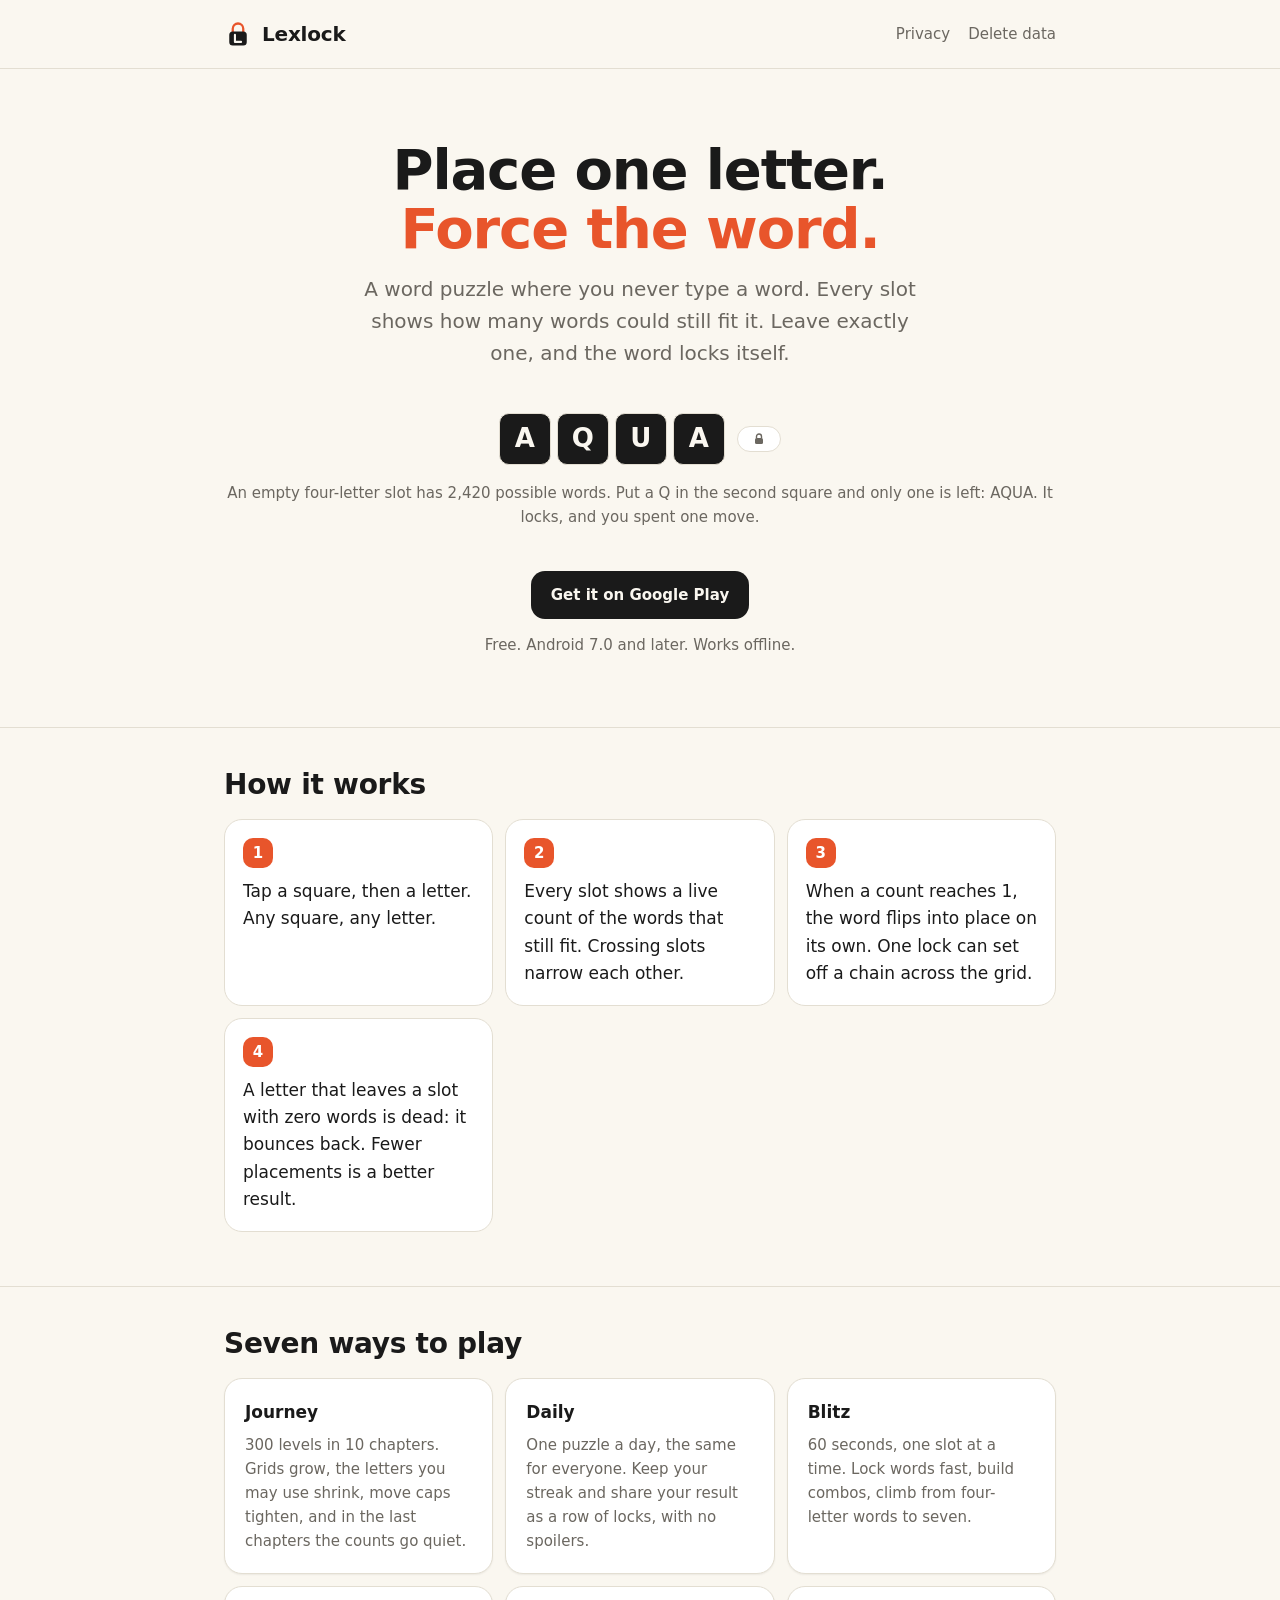
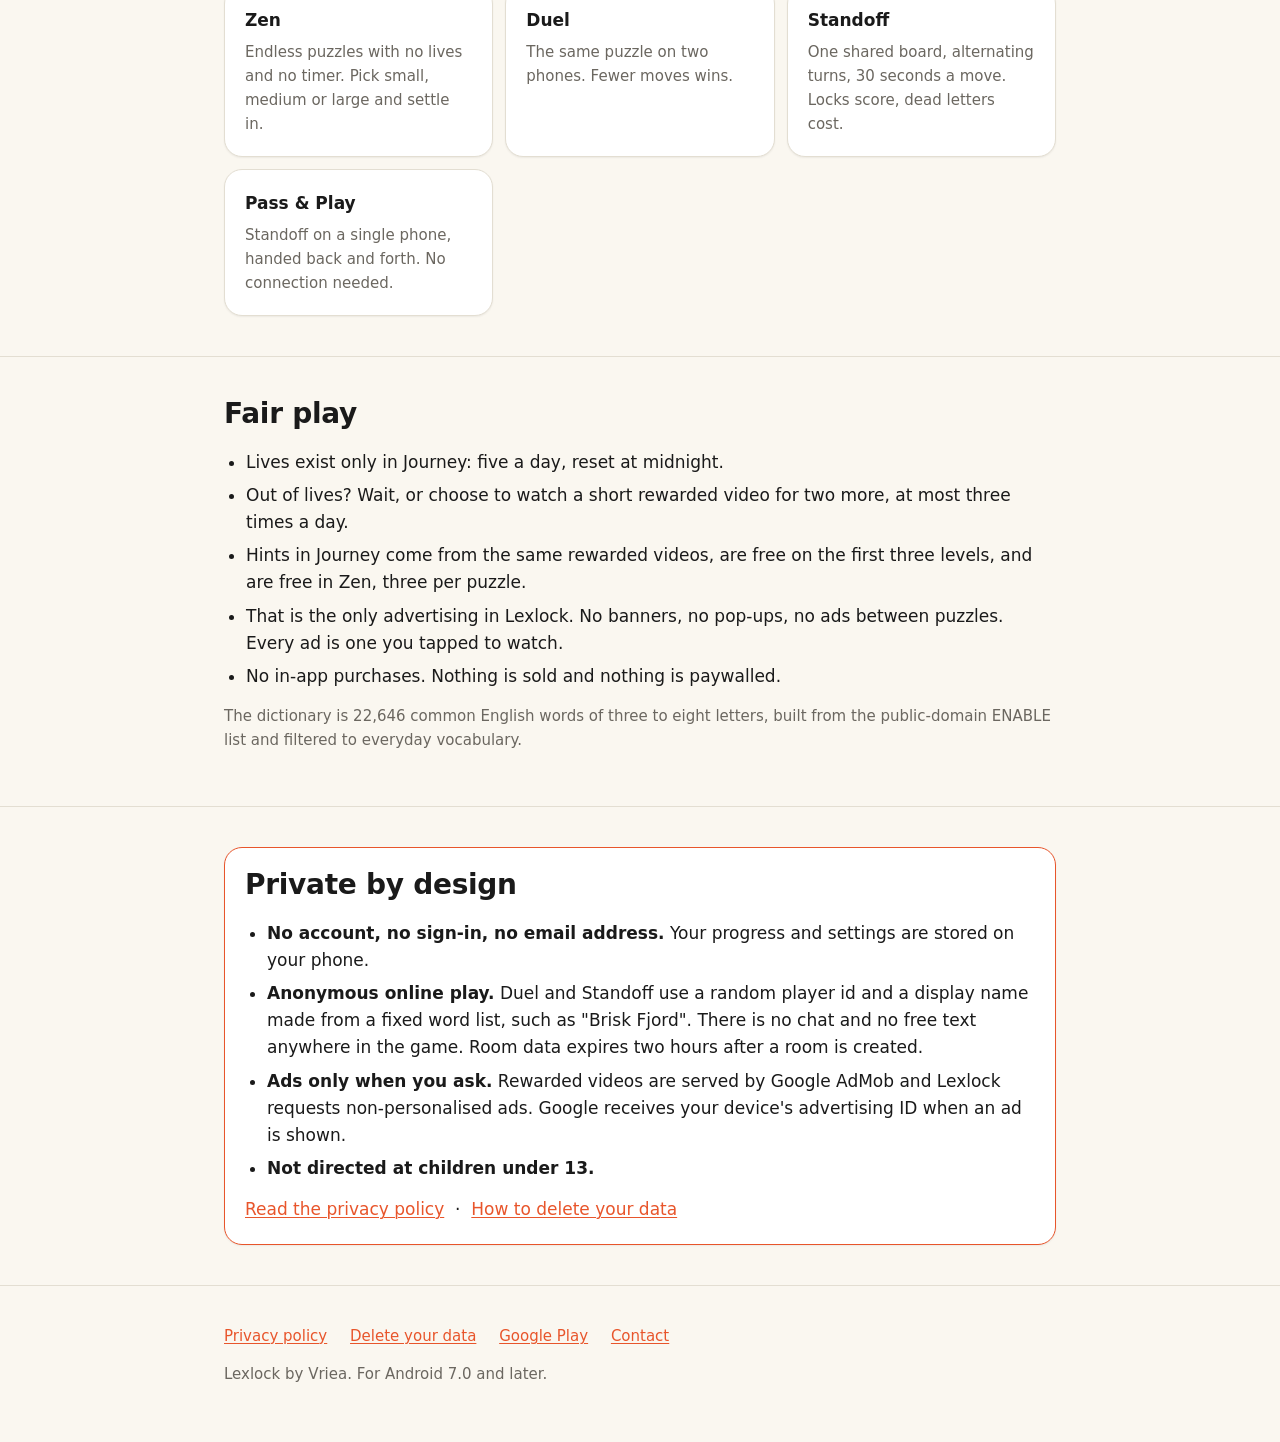
==== index.html @ 3b3118c1 "Lexlock site: privacy policy and data deletion" ====
<!DOCTYPE html>
<html lang="en">
<head>
<meta charset="utf-8">
<meta name="viewport" content="width=device-width, initial-scale=1">
<title>Lexlock - Place one letter. Force the word.</title>
<meta name="description" content="Lexlock is a word puzzle for Android where you never type a word. Place one letter; when only one word can still fit, it locks itself. 300 levels, a daily puzzle, Blitz, Zen and duels. Works offline.">
<meta name="theme-color" content="#FAF7F0" media="(prefers-color-scheme: light)">
<meta name="theme-color" content="#141414" media="(prefers-color-scheme: dark)">
<link rel="icon" href="data:image/svg+xml,%3Csvg xmlns='http://www.w3.org/2000/svg' viewBox='0 0 32 32'%3E%3Crect width='32' height='32' rx='7' fill='%23FAF7F0'/%3E%3Cpath d='M10 14v-4a6 6 0 0 1 12 0v4' fill='none' stroke='%23E8552B' stroke-width='2.6' stroke-linecap='round'/%3E%3Crect x='6' y='13' width='20' height='16' rx='4' fill='%231A1A1A'/%3E%3Cpath d='M12.5 17v8h7' fill='none' stroke='%23FAF7F0' stroke-width='2.4' stroke-linecap='round' stroke-linejoin='round'/%3E%3C/svg%3E">
<link rel="stylesheet" href="style.css">
</head>
<body>

<div class="top">
  <div class="wrap">
    <a class="brand" href="index.html">
      <svg viewBox="0 0 32 32" aria-hidden="true"><path d="M10 14v-4a6 6 0 0 1 12 0v4" fill="none" stroke="var(--accent)" stroke-width="2.6" stroke-linecap="round"/><rect x="6" y="13" width="20" height="16" rx="4" fill="var(--ink)"/><path d="M12.5 17v8h7" fill="none" stroke="var(--bg)" stroke-width="2.4" stroke-linecap="round" stroke-linejoin="round"/></svg>
      Lexlock
    </a>
    <nav><a href="privacy.html">Privacy</a><a href="delete-data.html">Delete data</a></nav>
  </div>
</div>

<header class="hero">
  <div class="wrap">
    <h1>Place one letter.<br><em>Force the word.</em></h1>
    <p class="lead">A word puzzle where you never type a word. Every slot shows how many words could still fit it. Leave exactly one, and the word locks itself.</p>

    <div class="demo" aria-label="Demo: an empty four-letter slot. Q is placed in the second square and AQUA locks.">
      <div class="tile"><span>A</span></div>
      <div class="tile q"><span>Q</span></div>
      <div class="tile"><span>U</span></div>
      <div class="tile"><span>A</span></div>
      <div class="pill" aria-hidden="true">
        <span class="a">2.4k</span>
        <span class="b">1</span>
        <span class="c"><svg viewBox="0 0 12 12"><path d="M3.5 5V3.5a2.5 2.5 0 0 1 5 0V5" fill="none" stroke="currentColor" stroke-width="1.4"/><rect x="2" y="5" width="8" height="6" rx="1.5" fill="currentColor"/></svg></span>
      </div>
    </div>
    <p class="note" style="margin-top:16px">An empty four-letter slot has 2,420 possible words. Put a Q in the second square and only one is left: AQUA. It locks, and you spent one move.</p>

    <a class="cta" href="https://play.google.com/store/apps/details?id=com.vriea.lexlock">Get it on Google Play</a>
    <p class="meta">Free. Android 7.0 and later. Works offline.</p>
  </div>
</header>

<main>
<section>
  <div class="wrap">
    <h2>How it works</h2>
    <ol class="steps">
      <li>Tap a square, then a letter. Any square, any letter.</li>
      <li>Every slot shows a live count of the words that still fit. Crossing slots narrow each other.</li>
      <li>When a count reaches 1, the word flips into place on its own. One lock can set off a chain across the grid.</li>
      <li>A letter that leaves a slot with zero words is dead: it bounces back. Fewer placements is a better result.</li>
    </ol>
  </div>
</section>

<section>
  <div class="wrap">
    <h2>Seven ways to play</h2>
    <div class="grid">
      <div class="card"><h3>Journey</h3><p>300 levels in 10 chapters. Grids grow, the letters you may use shrink, move caps tighten, and in the last chapters the counts go quiet.</p></div>
      <div class="card"><h3>Daily</h3><p>One puzzle a day, the same for everyone. Keep your streak and share your result as a row of locks, with no spoilers.</p></div>
      <div class="card"><h3>Blitz</h3><p>60 seconds, one slot at a time. Lock words fast, build combos, climb from four-letter words to seven.</p></div>
      <div class="card"><h3>Zen</h3><p>Endless puzzles with no lives and no timer. Pick small, medium or large and settle in.</p></div>
      <div class="card"><h3>Duel</h3><p>The same puzzle on two phones. Fewer moves wins.</p></div>
      <div class="card"><h3>Standoff</h3><p>One shared board, alternating turns, 30 seconds a move. Locks score, dead letters cost.</p></div>
      <div class="card"><h3>Pass &amp; Play</h3><p>Standoff on a single phone, handed back and forth. No connection needed.</p></div>
    </div>
  </div>
</section>

<section>
  <div class="wrap">
    <h2>Fair play</h2>
    <ul>
      <li>Lives exist only in Journey: five a day, reset at midnight.</li>
      <li>Out of lives? Wait, or choose to watch a short rewarded video for two more, at most three times a day.</li>
      <li>Hints in Journey come from the same rewarded videos, are free on the first three levels, and are free in Zen, three per puzzle.</li>
      <li>That is the only advertising in Lexlock. No banners, no pop-ups, no ads between puzzles. Every ad is one you tapped to watch.</li>
      <li>No in-app purchases. Nothing is sold and nothing is paywalled.</li>
    </ul>
    <p class="note">The dictionary is 22,646 common English words of three to eight letters, built from the public-domain ENABLE list and filtered to everyday vocabulary.</p>
  </div>
</section>

<section>
  <div class="wrap">
    <div class="card accent">
      <h2>Private by design</h2>
      <ul>
        <li><b>No account, no sign-in, no email address.</b> Your progress and settings are stored on your phone.</li>
        <li><b>Anonymous online play.</b> Duel and Standoff use a random player id and a display name made from a fixed word list, such as "Brisk Fjord". There is no chat and no free text anywhere in the game. Room data expires two hours after a room is created.</li>
        <li><b>Ads only when you ask.</b> Rewarded videos are served by Google AdMob and Lexlock requests non-personalised ads. Google receives your device's advertising ID when an ad is shown.</li>
        <li><b>Not directed at children under 13.</b></li>
      </ul>
      <p style="margin:0"><a href="privacy.html">Read the privacy policy</a> &nbsp;&middot;&nbsp; <a href="delete-data.html">How to delete your data</a></p>
    </div>
  </div>
</section>
</main>

<footer>
  <div class="wrap">
    <nav>
      <a href="privacy.html">Privacy policy</a>
      <a href="delete-data.html">Delete your data</a>
      <a href="https://play.google.com/store/apps/details?id=com.vriea.lexlock">Google Play</a>
      <a href="mailto:shumonaihaider@gmail.com">Contact</a>
    </nav>
    <div>Lexlock by Vriea. For Android 7.0 and later.</div>
  </div>
</footer>

</body>
</html>
---- style.css ----
/* Lexlock site. Paper, ink, one ember accent. No network fonts: Manrope when installed, system otherwise. */
:root {
  --bg: #FAF7F0;
  --surface: #FFFFFF;
  --ink: #1A1A1A;
  --ink-2: #6B6760;
  --line: #E3DED2;
  --accent: #E8552B;
  --accent-ink: #FFFFFF;
  --lock: #1A1A1A;
  --lock-ink: #FAF7F0;
  color-scheme: light dark;
}
@media (prefers-color-scheme: dark) {
  :root {
    --bg: #141414;
    --surface: #1E1E1E;
    --ink: #F2EEE6;
    --ink-2: #A39E95;
    --line: #2C2C2C;
    --accent: #FF6B3D;
    --accent-ink: #141414;
    --lock: #F2EEE6;
    --lock-ink: #141414;
  }
}

* { box-sizing: border-box; }
html { -webkit-text-size-adjust: 100%; scroll-behavior: smooth; }
body {
  margin: 0;
  background: var(--bg);
  color: var(--ink);
  font: 17px/1.6 Manrope, "Manrope Variable", "Segoe UI", system-ui, -apple-system, Roboto, "Helvetica Neue", Arial, sans-serif;
  font-variant-numeric: tabular-nums;
}
a { color: var(--accent); text-decoration-thickness: 1px; text-underline-offset: 2px; overflow-wrap: anywhere; }
a:hover { text-decoration-thickness: 2px; }
.wrap { max-width: 880px; margin: 0 auto; padding: 0 24px; }
.narrow { max-width: 720px; }

.top { padding: 18px 0; border-bottom: 1px solid var(--line); }
.top .wrap { display: flex; align-items: center; justify-content: space-between; gap: 16px; }
.brand { display: inline-flex; align-items: center; gap: 10px; color: var(--ink); text-decoration: none; font-weight: 700; font-size: 20px; letter-spacing: -0.01em; }
.brand svg { width: 28px; height: 28px; }
.top nav a { color: var(--ink-2); text-decoration: none; margin-left: 18px; font-size: 15px; }
.top nav a:hover { color: var(--ink); }

.hero { padding: 72px 0 56px; text-align: center; }
h1 { font-size: clamp(36px, 7vw, 56px); line-height: 1.05; margin: 0 0 14px; font-weight: 700; letter-spacing: -0.02em; }
h1 em { font-style: normal; color: var(--accent); }
.lead { font-size: clamp(17px, 2.4vw, 20px); color: var(--ink-2); max-width: 560px; margin: 0 auto; }
.cta {
  display: inline-flex; align-items: center; gap: 8px; margin-top: 28px; padding: 12px 20px;
  background: var(--ink); color: var(--bg); border-radius: 14px; text-decoration: none; font-weight: 600; font-size: 15px;
  transition: transform 180ms ease;
}
.cta:hover { transform: translateY(-1px); }
.cta:active { transform: scale(0.98); }
.meta { color: var(--ink-2); font-size: 15px; margin-top: 14px; }

section { padding: 40px 0; border-top: 1px solid var(--line); }
h2 { font-size: 28px; line-height: 1.2; margin: 0 0 18px; font-weight: 700; letter-spacing: -0.01em; }
h3 { font-size: 17px; margin: 0 0 6px; font-weight: 700; }
p { margin: 0 0 14px; }
ul, ol { margin: 0 0 14px; padding-left: 22px; }
li { margin: 6px 0; }
.note { color: var(--ink-2); font-size: 15px; }

.grid { display: grid; gap: 12px; grid-template-columns: repeat(auto-fit, minmax(240px, 1fr)); }
.card { background: var(--surface); border: 1px solid var(--line); border-radius: 18px; padding: 20px; box-shadow: 0 1px 2px rgba(0, 0, 0, 0.06); }
.card p { margin: 0; color: var(--ink-2); font-size: 15px; }
.card.accent { border-color: var(--accent); }
.card.accent p { color: var(--ink); font-size: 17px; }
.card.accent li b { color: var(--ink); }
.steps { counter-reset: s; list-style: none; padding: 0; display: grid; gap: 12px; grid-template-columns: repeat(auto-fit, minmax(200px, 1fr)); }
.steps li { counter-increment: s; background: var(--surface); border: 1px solid var(--line); border-radius: 18px; padding: 18px; margin: 0; }
.steps li::before {
  content: counter(s); display: flex; align-items: center; justify-content: center;
  width: 30px; height: 30px; border-radius: 10px; background: var(--accent); color: var(--accent-ink);
  font-weight: 700; font-size: 15px; margin-bottom: 10px;
}

/* Demo: an empty 4-letter slot, Q lands in the second square, AQUA locks. Static end state when motion is reduced. */
.demo { display: flex; justify-content: center; align-items: center; gap: 6px; margin: 44px auto 0; perspective: 600px; }
.tile {
  width: 52px; height: 52px; border-radius: 10px; border: 1px solid var(--line);
  background: var(--lock); color: var(--lock-ink);
  display: flex; align-items: center; justify-content: center;
  font-weight: 600; font-size: 26px; text-transform: uppercase; letter-spacing: 0.02em;
  animation: tile-lock 6s ease-in-out infinite;
}
.tile:nth-child(2) { animation-delay: 45ms; }
.tile:nth-child(3) { animation-delay: 90ms; }
.tile:nth-child(4) { animation-delay: 135ms; }
.tile span { display: block; animation: letter-locked 6s ease-in-out infinite; }
.tile.q span { animation-name: letter-q; }
.pill {
  position: relative; margin-left: 6px; min-width: 44px; height: 26px; padding: 0 10px; border-radius: 13px;
  background: var(--surface); border: 1px solid var(--line); color: var(--ink-2);
  font-size: 13px; font-weight: 600; display: inline-flex; align-items: center; justify-content: center;
}
.pill span { position: absolute; inset: 0; display: flex; align-items: center; justify-content: center; opacity: 0; }
.pill .a { animation: pill-a 6s ease-in-out infinite; }
.pill .b { animation: pill-b 6s ease-in-out infinite; }
.pill .c { opacity: 1; animation: pill-c 6s ease-in-out infinite; }
.pill svg { width: 12px; height: 12px; }

@keyframes tile-lock {
  0%, 29%   { background: var(--surface); color: var(--ink); transform: rotateX(0); }
  32%       { background: var(--surface); color: var(--ink); transform: rotateX(90deg); }
  35%, 90%  { background: var(--lock); color: var(--lock-ink); transform: rotateX(0); }
  95%, 100% { background: var(--surface); color: var(--ink); transform: rotateX(0); }
}
@keyframes letter-locked {
  0%, 33%   { opacity: 0; }
  36%, 90%  { opacity: 1; }
  95%, 100% { opacity: 0; }
}
@keyframes letter-q {
  0%, 14%   { opacity: 0; transform: scale(0.6); }
  18%       { opacity: 1; transform: scale(1.08); }
  21%, 90%  { opacity: 1; transform: scale(1); }
  95%, 100% { opacity: 0; transform: scale(1); }
}
@keyframes pill-a { 0%, 16% { opacity: 1; } 19%, 93% { opacity: 0; } 97%, 100% { opacity: 1; } }
@keyframes pill-b { 0%, 16% { opacity: 0; } 19%, 30% { opacity: 1; } 33%, 100% { opacity: 0; } }
@keyframes pill-c { 0%, 31% { opacity: 0; } 35%, 90% { opacity: 1; } 95%, 100% { opacity: 0; } }
@media (prefers-reduced-motion: reduce) {
  .tile, .tile span, .pill span { animation: none; }
  html { scroll-behavior: auto; }
}

footer { border-top: 1px solid var(--line); padding: 32px 0 56px; color: var(--ink-2); font-size: 15px; }
footer nav a { display: inline-block; margin: 0 18px 8px 0; padding: 6px 0; }

@media (max-width: 520px) {
  body { font-size: 16px; }
  .hero { padding: 48px 0 40px; }
  section { padding: 32px 0; }
  .top nav a { margin-left: 12px; }
}
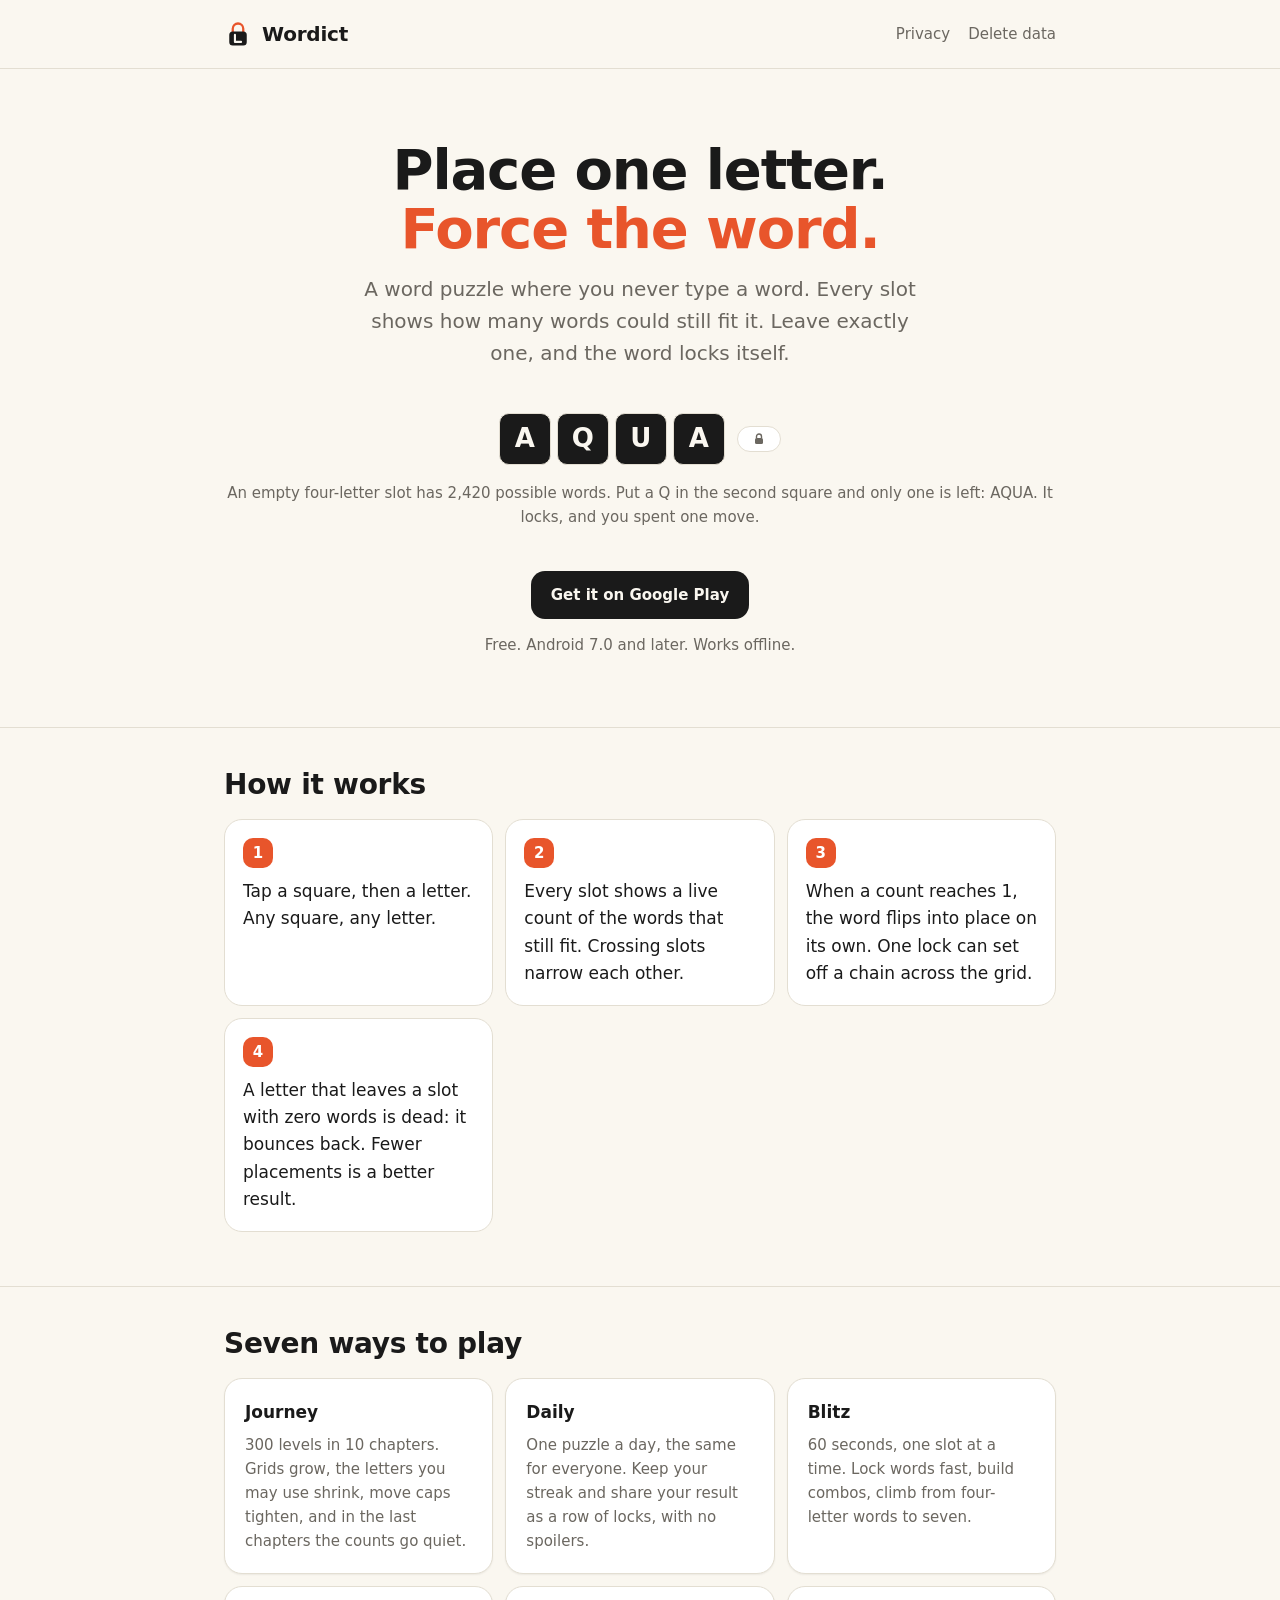
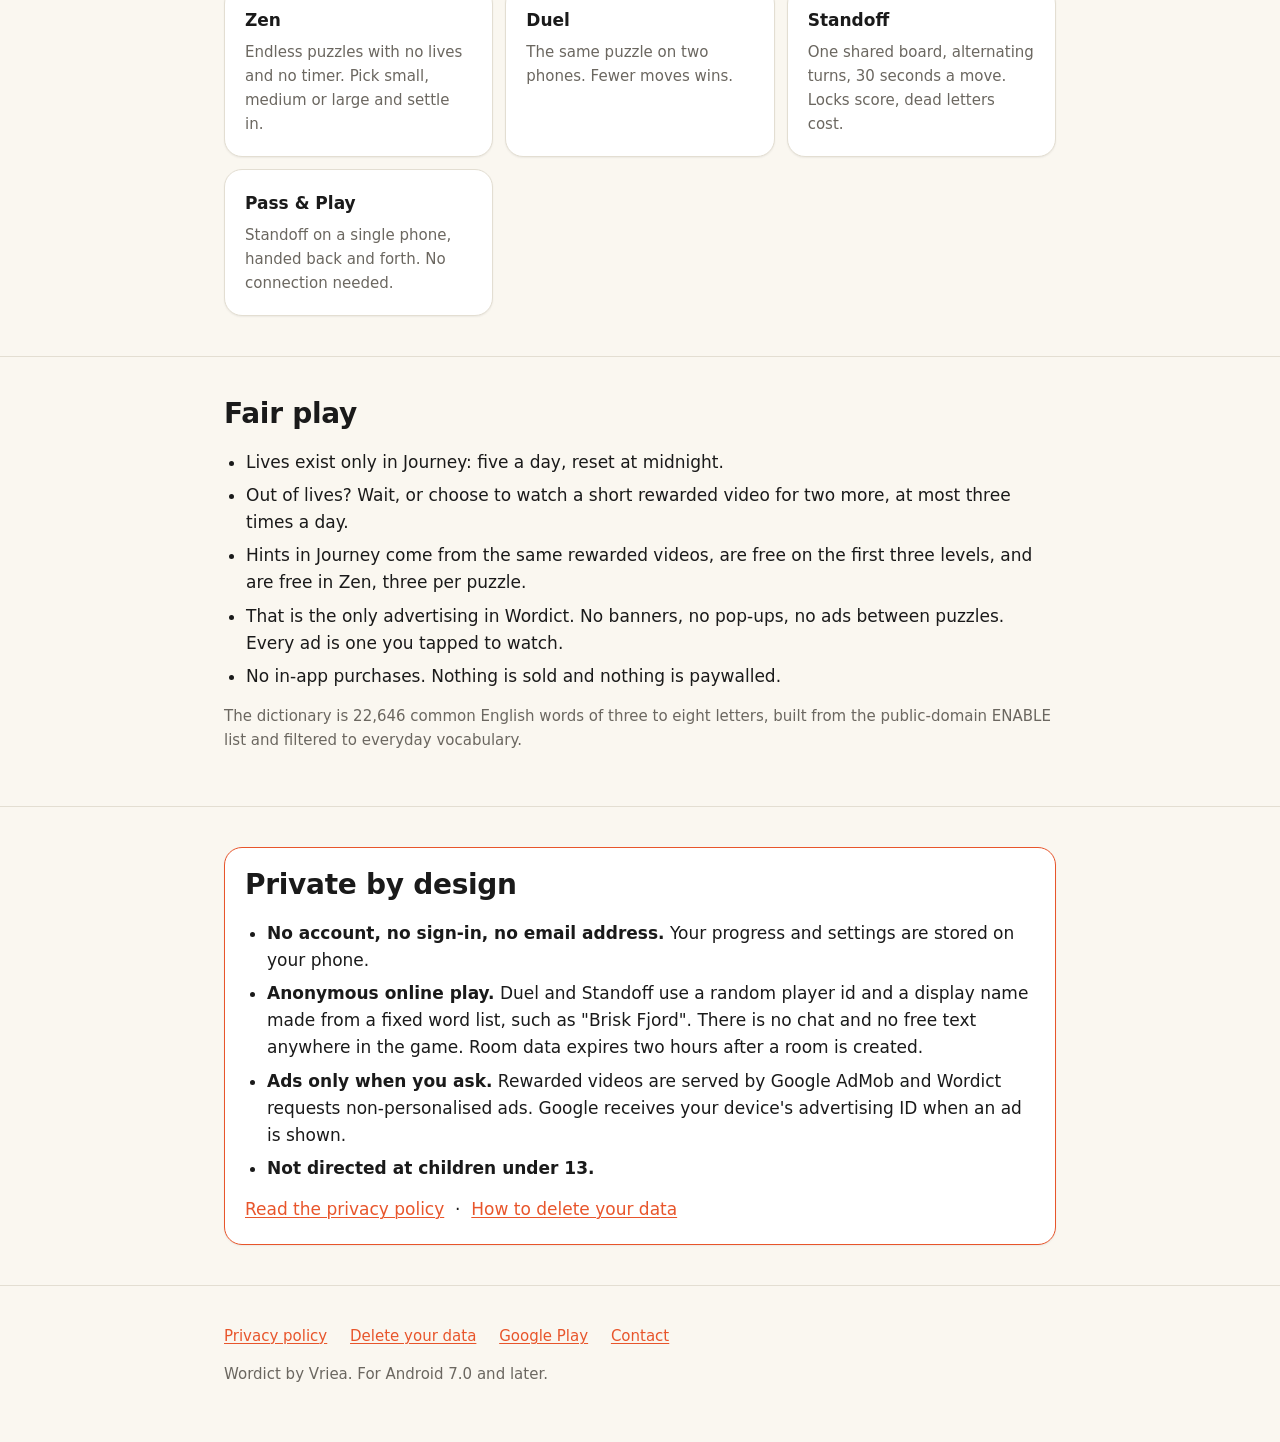
==== commit 336dd116: "Wordict naming" ====
--- a/index.html
+++ b/index.html
@@ -3,8 +3,8 @@
 <head>
 <meta charset="utf-8">
 <meta name="viewport" content="width=device-width, initial-scale=1">
-<title>Lexlock - Place one letter. Force the word.</title>
-<meta name="description" content="Lexlock is a word puzzle for Android where you never type a word. Place one letter; when only one word can still fit, it locks itself. 300 levels, a daily puzzle, Blitz, Zen and duels. Works offline.">
+<title>Wordict - Place one letter. Force the word.</title>
+<meta name="description" content="Wordict is a word puzzle for Android where you never type a word. Place one letter; when only one word can still fit, it locks itself. 300 levels, a daily puzzle, Blitz, Zen and duels. Works offline.">
 <meta name="theme-color" content="#FAF7F0" media="(prefers-color-scheme: light)">
 <meta name="theme-color" content="#141414" media="(prefers-color-scheme: dark)">
 <link rel="icon" href="data:image/svg+xml,%3Csvg xmlns='http://www.w3.org/2000/svg' viewBox='0 0 32 32'%3E%3Crect width='32' height='32' rx='7' fill='%23FAF7F0'/%3E%3Cpath d='M10 14v-4a6 6 0 0 1 12 0v4' fill='none' stroke='%23E8552B' stroke-width='2.6' stroke-linecap='round'/%3E%3Crect x='6' y='13' width='20' height='16' rx='4' fill='%231A1A1A'/%3E%3Cpath d='M12.5 17v8h7' fill='none' stroke='%23FAF7F0' stroke-width='2.4' stroke-linecap='round' stroke-linejoin='round'/%3E%3C/svg%3E">
@@ -16,7 +16,7 @@
   <div class="wrap">
     <a class="brand" href="index.html">
       <svg viewBox="0 0 32 32" aria-hidden="true"><path d="M10 14v-4a6 6 0 0 1 12 0v4" fill="none" stroke="var(--accent)" stroke-width="2.6" stroke-linecap="round"/><rect x="6" y="13" width="20" height="16" rx="4" fill="var(--ink)"/><path d="M12.5 17v8h7" fill="none" stroke="var(--bg)" stroke-width="2.4" stroke-linecap="round" stroke-linejoin="round"/></svg>
-      Lexlock
+      Wordict
     </a>
     <nav><a href="privacy.html">Privacy</a><a href="delete-data.html">Delete data</a></nav>
   </div>
@@ -40,7 +40,7 @@
     </div>
     <p class="note" style="margin-top:16px">An empty four-letter slot has 2,420 possible words. Put a Q in the second square and only one is left: AQUA. It locks, and you spent one move.</p>
 
-    <a class="cta" href="https://play.google.com/store/apps/details?id=com.vriea.lexlock">Get it on Google Play</a>
+    <a class="cta" href="https://play.google.com/store/apps/details?id=com.vriea.wordict">Get it on Google Play</a>
     <p class="meta">Free. Android 7.0 and later. Works offline.</p>
   </div>
 </header>
@@ -80,7 +80,7 @@
       <li>Lives exist only in Journey: five a day, reset at midnight.</li>
       <li>Out of lives? Wait, or choose to watch a short rewarded video for two more, at most three times a day.</li>
       <li>Hints in Journey come from the same rewarded videos, are free on the first three levels, and are free in Zen, three per puzzle.</li>
-      <li>That is the only advertising in Lexlock. No banners, no pop-ups, no ads between puzzles. Every ad is one you tapped to watch.</li>
+      <li>That is the only advertising in Wordict. No banners, no pop-ups, no ads between puzzles. Every ad is one you tapped to watch.</li>
       <li>No in-app purchases. Nothing is sold and nothing is paywalled.</li>
     </ul>
     <p class="note">The dictionary is 22,646 common English words of three to eight letters, built from the public-domain ENABLE list and filtered to everyday vocabulary.</p>
@@ -94,7 +94,7 @@
       <ul>
         <li><b>No account, no sign-in, no email address.</b> Your progress and settings are stored on your phone.</li>
         <li><b>Anonymous online play.</b> Duel and Standoff use a random player id and a display name made from a fixed word list, such as "Brisk Fjord". There is no chat and no free text anywhere in the game. Room data expires two hours after a room is created.</li>
-        <li><b>Ads only when you ask.</b> Rewarded videos are served by Google AdMob and Lexlock requests non-personalised ads. Google receives your device's advertising ID when an ad is shown.</li>
+        <li><b>Ads only when you ask.</b> Rewarded videos are served by Google AdMob and Wordict requests non-personalised ads. Google receives your device's advertising ID when an ad is shown.</li>
         <li><b>Not directed at children under 13.</b></li>
       </ul>
       <p style="margin:0"><a href="privacy.html">Read the privacy policy</a> &nbsp;&middot;&nbsp; <a href="delete-data.html">How to delete your data</a></p>
@@ -108,10 +108,10 @@
     <nav>
       <a href="privacy.html">Privacy policy</a>
       <a href="delete-data.html">Delete your data</a>
-      <a href="https://play.google.com/store/apps/details?id=com.vriea.lexlock">Google Play</a>
+      <a href="https://play.google.com/store/apps/details?id=com.vriea.wordict">Google Play</a>
       <a href="mailto:shumonaihaider@gmail.com">Contact</a>
     </nav>
-    <div>Lexlock by Vriea. For Android 7.0 and later.</div>
+    <div>Wordict by Vriea. For Android 7.0 and later.</div>
   </div>
 </footer>
 
--- a/style.css
+++ b/style.css
@@ -1,4 +1,4 @@
-/* Lexlock site. Paper, ink, one ember accent. No network fonts: Manrope when installed, system otherwise. */
+/* Wordict site. Paper, ink, one ember accent. No network fonts: Manrope when installed, system otherwise. */
 :root {
   --bg: #FAF7F0;
   --surface: #FFFFFF;
